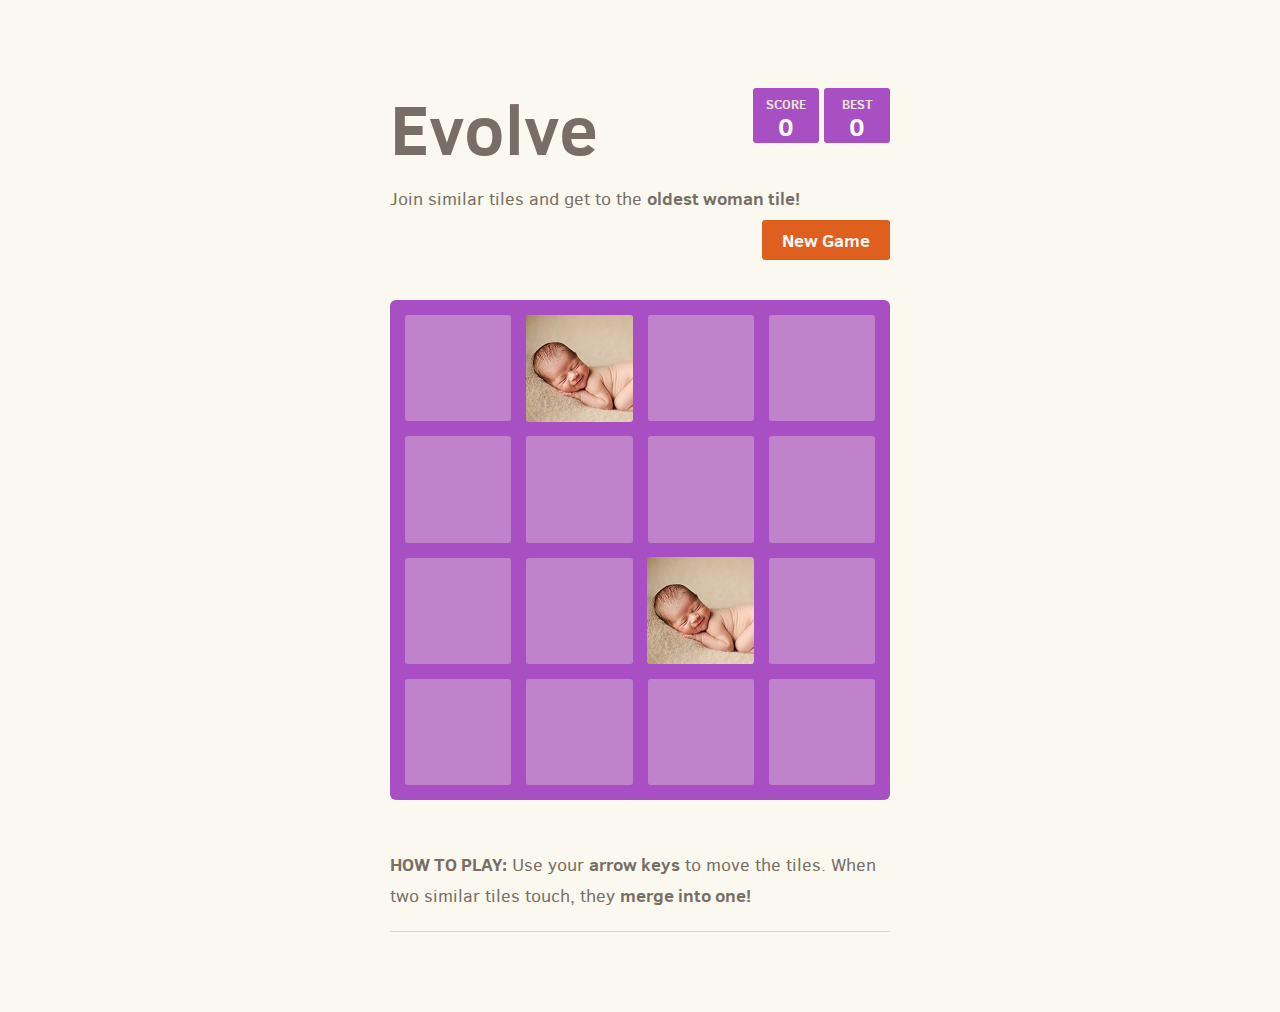
==== Evolve/index.html @ a64bcde4 "evolve" ====
<!DOCTYPE html>
<html>
<head>
  <meta charset="utf-8">
  <title>baby To Woman</title>

  <link href="style/main.css" rel="stylesheet" type="text/css">
  <link rel="shortcut icon" href="favicon.ico">
  <link rel="apple-touch-icon" href="meta/apple-touch-icon.png">
  <meta name="apple-mobile-web-app-capable" content="yes">

  <meta name="HandheldFriendly" content="True">
  <meta name="MobileOptimized" content="320">
  <meta name="viewport" content="width=device-width, target-densitydpi=160dpi, initial-scale=1.0, maximum-scale=1, user-scalable=no, minimal-ui">
</head>
<body>
  <div class="container">
    <div class="heading">
      <h1 class="title">Evolve</h1>
      <div class="scores-container">
        <div class="score-container">0</div>
        <div class="best-container">0</div>
      </div>
    </div>

    <div class="above-game">
      <p class="game-intro">Join similar tiles and get to the <strong>oldest woman tile!</strong></p>
      <a class="restart-button">New Game</a>
    </div>

    <div class="game-container">
      <div class="game-message">
        <p></p>
        <div class="lower">
	        <a class="keep-playing-button">Keep going</a>
          <a class="retry-button">Try again</a>
        </div>
      </div>

      <div class="grid-container">
        <div class="grid-row">
          <div class="grid-cell"></div>
          <div class="grid-cell"></div>
          <div class="grid-cell"></div>
          <div class="grid-cell"></div>
        </div>
        <div class="grid-row">
          <div class="grid-cell"></div>
          <div class="grid-cell"></div>
          <div class="grid-cell"></div>
          <div class="grid-cell"></div>
        </div>
        <div class="grid-row">
          <div class="grid-cell"></div>
          <div class="grid-cell"></div>
          <div class="grid-cell"></div>
          <div class="grid-cell"></div>
        </div>
        <div class="grid-row">
          <div class="grid-cell"></div>
          <div class="grid-cell"></div>
          <div class="grid-cell"></div>
          <div class="grid-cell"></div>
        </div>
      </div>

      <div class="tile-container">

      </div>
    </div>
    <p class="game-explanation">
      <strong class="important">How to play:</strong> Use your <strong>arrow keys</strong> to move the tiles. When two similar tiles touch, they <strong>merge into one!</strong>
    </p>
    <hr>
    <p>
    </p>
      </div>

  <script src="js/bind_polyfill.js"></script>
  <script src="js/classlist_polyfill.js"></script>
  <script src="js/animframe_polyfill.js"></script>
  <script src="js/keyboard_input_manager.js"></script>
  <script src="js/html_actuator.js"></script>
  <script src="js/grid.js"></script>
  <script src="js/tile.js"></script>
  <script src="js/local_storage_manager.js"></script>
  <script src="js/game_manager.js"></script>
  <script src="js/application.js"></script>
</body>
</html>
---- Evolve/style/main.css ----
@import url(fonts/clear-sans.css);
html, body {
  margin: 0;
  padding: 0;
  background: #faf8ef;
  color: #776e65;
  font-family: "Clear Sans", "Helvetica Neue", Arial, sans-serif;
  font-size: 18px; }

body {
  margin: 80px 0; }

.heading:after {
  content: "";
  display: block;
  clear: both; }

h1.title {
  font-size: 70px;
  font-weight: bold;
  margin: 0;
  display: block;
  float: left; }

@-webkit-keyframes move-up {
  0% {
    top: 25px;
    opacity: 1; }

  100% {
    top: -50px;
    opacity: 0; } }
@-moz-keyframes move-up {
  0% {
    top: 25px;
    opacity: 1; }

  100% {
    top: -50px;
    opacity: 0; } }
@keyframes move-up {
  0% {
    top: 25px;
    opacity: 1; }

  100% {
    top: -50px;
    opacity: 0; } }
.scores-container {
  float: right;
  text-align: right; }

.score-container, .best-container {
  position: relative;
  display: inline-block;
  background: #A84FC4 ;
  padding: 15px 25px;
  font-size: 25px;
  height: 25px;
  line-height: 47px;
  font-weight: bold;
  border-radius: 3px;
  color: white;
  margin-top: 8px;
  text-align: center; }
  .score-container:after, .best-container:after {
    position: absolute;
    width: 100%;
    top: 10px;
    left: 0;
    text-transform: uppercase;
    font-size: 13px;
    line-height: 13px;
    text-align: center;
    color: #eee4da; }
  .score-container .score-addition, .best-container .score-addition {
    position: absolute;
    right: 30px;
    color: red;
    font-size: 25px;
    line-height: 25px;
    font-weight: bold;
    color: rgba(119, 110, 101, 0.9);
    z-index: 100;
    -webkit-animation: move-up 600ms ease-in;
    -moz-animation: move-up 600ms ease-in;
    animation: move-up 600ms ease-in;
    -webkit-animation-fill-mode: both;
    -moz-animation-fill-mode: both;
    animation-fill-mode: both; }

.score-container:after {
  content: "Score"; }

.best-container:after {
  content: "Best"; }

p {
  margin-top: 0;
  margin-bottom: 10px;
  line-height: 1.65; }

a {
  color: #776e65;
  font-weight: bold;
  text-decoration: underline;
  cursor: pointer; }

strong.important {
  text-transform: uppercase; }

hr {
  border: none;
  border-bottom: 1px solid #d8d4d0;
  margin-top: 20px;
  margin-bottom: 30px; }

.container {
  width: 500px;
  margin: 0 auto; }

@-webkit-keyframes fade-in {
  0% {
    opacity: 0; }

  100% {
    opacity: 1; } }
@-moz-keyframes fade-in {
  0% {
    opacity: 0; }

  100% {
    opacity: 1; } }
@keyframes fade-in {
  0% {
    opacity: 0; }

  100% {
    opacity: 1; } }
.game-container {
  margin-top: 40px;
  position: relative;
  padding: 15px;
  cursor: default;
  -webkit-touch-callout: none;
  -ms-touch-callout: none;
  -webkit-user-select: none;
  -moz-user-select: none;
  -ms-user-select: none;
  -ms-touch-action: none;
  touch-action: none;
  background: #bbada0;
  background : #A84FC4;
  border-radius: 6px;
  width: 500px;
  height: 500px;
  -webkit-box-sizing: border-box;
  -moz-box-sizing: border-box;
  box-sizing: border-box; }
  .game-container .game-message {
    display: none;
    position: absolute;
    top: 0;
    right: 0;
    bottom: 0;
    left: 0;
    background: rgba(238, 228, 218, 0.5);
    z-index: 100;
    text-align: center;
    -webkit-animation: fade-in 800ms ease 1200ms;
    -moz-animation: fade-in 800ms ease 1200ms;
    animation: fade-in 800ms ease 1200ms;
    -webkit-animation-fill-mode: both;
    -moz-animation-fill-mode: both;
    animation-fill-mode: both; }
    .game-container .game-message p {
      font-size: 60px;
      font-weight: bold;
      height: 60px;
      line-height: 60px;
      margin-top: 222px; }
    .game-container .game-message .lower {
      display: block;
      margin-top: 59px; }
    .game-container .game-message a {
      display: inline-block;
      background: #8f7a66;
      border-radius: 3px;
      padding: 0 20px;
      text-decoration: none;
      color: #f9f6f2;
      height: 40px;
      line-height: 42px;
      margin-left: 9px; }
      .game-container .game-message a.keep-playing-button {
        display: none; }
    .game-container .game-message.game-won {
      background: rgba(237, 194, 46, 0.5);
      color: #f9f6f2; }
      .game-container .game-message.game-won a.keep-playing-button {
        display: inline-block; }
    .game-container .game-message.game-won, .game-container .game-message.game-over {
      display: block; }

.grid-container {
  position: absolute;
  z-index: 1; }

.grid-row {
  margin-bottom: 15px; }
  .grid-row:last-child {
    margin-bottom: 0; }
  .grid-row:after {
    content: "";
    display: block;
    clear: both; }

.grid-cell {
  width: 106.25px;
  height: 106.25px;
  margin-right: 15px;
  float: left;
  border-radius: 3px;
  background: rgba(238, 228, 218, 0.35); }
  .grid-cell:last-child {
    margin-right: 0; }

.tile-container {
  position: absolute;
  z-index: 2; }

.tile, .tile .tile-inner {
  width: 107px;
  height: 107px;
  line-height: 116.25px; }
.tile.tile-position-1-1 {
  -webkit-transform: translate(0px, 0px);
  -moz-transform: translate(0px, 0px);
  transform: translate(0px, 0px); }
.tile.tile-position-1-2 {
  -webkit-transform: translate(0px, 121px);
  -moz-transform: translate(0px, 121px);
  transform: translate(0px, 121px); }
.tile.tile-position-1-3 {
  -webkit-transform: translate(0px, 242px);
  -moz-transform: translate(0px, 242px);
  transform: translate(0px, 242px); }
.tile.tile-position-1-4 {
  -webkit-transform: translate(0px, 363px);
  -moz-transform: translate(0px, 363px);
  transform: translate(0px, 363px); }
.tile.tile-position-2-1 {
  -webkit-transform: translate(121px, 0px);
  -moz-transform: translate(121px, 0px);
  transform: translate(121px, 0px); }
.tile.tile-position-2-2 {
  -webkit-transform: translate(121px, 121px);
  -moz-transform: translate(121px, 121px);
  transform: translate(121px, 121px); }
.tile.tile-position-2-3 {
  -webkit-transform: translate(121px, 242px);
  -moz-transform: translate(121px, 242px);
  transform: translate(121px, 242px); }
.tile.tile-position-2-4 {
  -webkit-transform: translate(121px, 363px);
  -moz-transform: translate(121px, 363px);
  transform: translate(121px, 363px); }
.tile.tile-position-3-1 {
  -webkit-transform: translate(242px, 0px);
  -moz-transform: translate(242px, 0px);
  transform: translate(242px, 0px); }
.tile.tile-position-3-2 {
  -webkit-transform: translate(242px, 121px);
  -moz-transform: translate(242px, 121px);
  transform: translate(242px, 121px); }
.tile.tile-position-3-3 {
  -webkit-transform: translate(242px, 242px);
  -moz-transform: translate(242px, 242px);
  transform: translate(242px, 242px); }
.tile.tile-position-3-4 {
  -webkit-transform: translate(242px, 363px);
  -moz-transform: translate(242px, 363px);
  transform: translate(242px, 363px); }
.tile.tile-position-4-1 {
  -webkit-transform: translate(363px, 0px);
  -moz-transform: translate(363px, 0px);
  transform: translate(363px, 0px); }
.tile.tile-position-4-2 {
  -webkit-transform: translate(363px, 121px);
  -moz-transform: translate(363px, 121px);
  transform: translate(363px, 121px); }
.tile.tile-position-4-3 {
  -webkit-transform: translate(363px, 242px);
  -moz-transform: translate(363px, 242px);
  transform: translate(363px, 242px); }
.tile.tile-position-4-4 {
  -webkit-transform: translate(363px, 363px);
  -moz-transform: translate(363px, 363px);
  transform: translate(363px, 363px); }

.tile {
  position: absolute;
  -webkit-transition: 100ms ease-in-out;
  -moz-transition: 100ms ease-in-out;
  transition: 100ms ease-in-out;
  -webkit-transition-property: -webkit-transform;
  -moz-transition-property: -moz-transform;
  transition-property: transform; }
  .tile .tile-inner {
    border-radius: 3px;
    background: #eee4da;
    text-align: center;
    font-weight: bold;
    z-index: 10;
    font-size: 0px; }
  .tile.tile-2 .tile-inner {
    background: url('../tile-sets/2.jpg');
    box-shadow: 0 0 30px 10px rgba(243, 215, 116, 0), inset 0 0 0 1px rgba(255, 255, 255, 0); }
  .tile.tile-4 .tile-inner {
    background: url('../tile-sets/4.jpg');
    box-shadow: 0 0 30px 10px rgba(243, 215, 116, 0), inset 0 0 0 1px rgba(255, 255, 255, 0); }
  .tile.tile-8 .tile-inner {
    color: #f9f6f2;
    background: url('../tile-sets/8.jpg'); }
  .tile.tile-16 .tile-inner {
    color: #f9f6f2;
    background: url('../tile-sets/16.jpg'); }
  .tile.tile-32 .tile-inner {
    color: #f9f6f2;
    background: url('../tile-sets/32.jpg'); }
  .tile.tile-64 .tile-inner {
    color: #f9f6f2;
    background: url('../tile-sets/64.jpg'); }
  .tile.tile-128 .tile-inner {
    color: #f9f6f2;
    background: url('../tile-sets/128.jpg');
    box-shadow: 0 0 30px 10px rgba(243, 215, 116, 0.2381), inset 0 0 0 1px rgba(255, 255, 255, 0.14286);
    font-size: 0px; }
    @media screen and (max-width: 520px) {
      .tile.tile-128 .tile-inner {
        font-size: 0px; } }
  .tile.tile-256 .tile-inner {
    color: #f9f6f2;
    background: url('../tile-sets/256.jpg');;
    box-shadow: 0 0 30px 10px rgba(243, 215, 116, 0.31746), inset 0 0 0 1px rgba(255, 255, 255, 0.19048);
    font-size: 0px; }
    @media screen and (max-width: 520px) {
      .tile.tile-256 .tile-inner {
        font-size: 0px; } }
  .tile.tile-512 .tile-inner {
    color: #f9f6f2;
    background: url('../tile-sets/512.jpg');
    box-shadow: 0 0 30px 10px rgba(243, 215, 116, 0.39683), inset 0 0 0 1px rgba(255, 255, 255, 0.2381);
    font-size: 0px; }
    @media screen and (max-width: 520px) {
      .tile.tile-512 .tile-inner {
        font-size: 0px; } }
  .tile.tile-1024 .tile-inner {
    color: #f9f6f2;
    background: url('../tile-sets/1024.jpg');
    box-shadow: 0 0 30px 10px rgba(243, 215, 116, 0.47619), inset 0 0 0 1px rgba(255, 255, 255, 0.28571);
    font-size: 0px; }
    @media screen and (max-width: 520px) {
      .tile.tile-1024 .tile-inner {
        font-size: 0px; } }
  .tile.tile-2048 .tile-inner {
    color: #f9f6f2;
    background: url('../tile-sets/2048.jpg');
    box-shadow: 0 0 30px 10px rgba(243, 215, 116, 0.55556), inset 0 0 0 1px rgba(255, 255, 255, 0.33333);
    font-size: 0px; }
    @media screen and (max-width: 520px) {
      .tile.tile-2048 .tile-inner {
        font-size: 15px; } }
  .tile.tile-super .tile-inner {
    color: #f9f6f2;
    background: #3c3a32;
    font-size: 30px; }
    @media screen and (max-width: 520px) {
      .tile.tile-super .tile-inner {
        font-size: 10px; } }

@-webkit-keyframes appear {
  0% {
    opacity: 0;
    -webkit-transform: scale(0);
    -moz-transform: scale(0);
    transform: scale(0); }

  100% {
    opacity: 1;
    -webkit-transform: scale(1);
    -moz-transform: scale(1);
    transform: scale(1); } }
@-moz-keyframes appear {
  0% {
    opacity: 0;
    -webkit-transform: scale(0);
    -moz-transform: scale(0);
    transform: scale(0); }

  100% {
    opacity: 1;
    -webkit-transform: scale(1);
    -moz-transform: scale(1);
    transform: scale(1); } }
@keyframes appear {
  0% {
    opacity: 0;
    -webkit-transform: scale(0);
    -moz-transform: scale(0);
    transform: scale(0); }

  100% {
    opacity: 1;
    -webkit-transform: scale(1);
    -moz-transform: scale(1);
    transform: scale(1); } }
.tile-new .tile-inner {
  -webkit-animation: appear 200ms ease 100ms;
  -moz-animation: appear 200ms ease 100ms;
  animation: appear 200ms ease 100ms;
  -webkit-animation-fill-mode: backwards;
  -moz-animation-fill-mode: backwards;
  animation-fill-mode: backwards; }

@-webkit-keyframes pop {
  0% {
    -webkit-transform: scale(0);
    -moz-transform: scale(0);
    transform: scale(0); }

  50% {
    -webkit-transform: scale(1.2);
    -moz-transform: scale(1.2);
    transform: scale(1.2); }

  100% {
    -webkit-transform: scale(1);
    -moz-transform: scale(1);
    transform: scale(1); } }
@-moz-keyframes pop {
  0% {
    -webkit-transform: scale(0);
    -moz-transform: scale(0);
    transform: scale(0); }

  50% {
    -webkit-transform: scale(1.2);
    -moz-transform: scale(1.2);
    transform: scale(1.2); }

  100% {
    -webkit-transform: scale(1);
    -moz-transform: scale(1);
    transform: scale(1); } }
@keyframes pop {
  0% {
    -webkit-transform: scale(0);
    -moz-transform: scale(0);
    transform: scale(0); }

  50% {
    -webkit-transform: scale(1.2);
    -moz-transform: scale(1.2);
    transform: scale(1.2); }

  100% {
    -webkit-transform: scale(1);
    -moz-transform: scale(1);
    transform: scale(1); } }
.tile-merged .tile-inner {
  z-index: 20;
  -webkit-animation: pop 200ms ease 100ms;
  -moz-animation: pop 200ms ease 100ms;
  animation: pop 200ms ease 100ms;
  -webkit-animation-fill-mode: backwards;
  -moz-animation-fill-mode: backwards;
  animation-fill-mode: backwards; }

.above-game:after {
  content: "";
  display: block;
  clear: both; }

.game-intro {
  float: left;
  line-height: 42px;
  margin-bottom: 0; }

.restart-button {
  display: inline-block;
  background: #DF5F1F;
  border-radius: 3px;
  padding: 0 20px;
  text-decoration: none;
  color: #f9f6f2;
  height: 40px;
  line-height: 42px;
  display: block;
  text-align: center;
  float: right; }

.game-explanation {
  margin-top: 50px; }

@media screen and (max-width: 520px) {
  html, body {
    font-size: 15px; }

  body {
    margin: 20px 0;
    padding: 0 20px; }

  h1.title {
    font-size: 27px;
    margin-top: 15px; }

  .container {
    width: 280px;
    margin: 0 auto; }

  .score-container, .best-container {
    margin-top: 0;
    padding: 15px 10px;
    min-width: 40px; }

  .heading {
    margin-bottom: 10px; }

  .game-intro {
    width: 55%;
    display: block;
    box-sizing: border-box;
    line-height: 1.65; }

  .restart-button {
    width: 42%;
    padding: 0;
    display: block;
    box-sizing: border-box;
    margin-top: 2px; }

  .game-container {
    margin-top: 17px;
    position: relative;
    padding: 10px;
    cursor: default;
    -webkit-touch-callout: none;
    -ms-touch-callout: none;
    -webkit-user-select: none;
    -moz-user-select: none;
    -ms-user-select: none;
    -ms-touch-action: none;
    touch-action: none;
    background: #bbada0;
    border-radius: 6px;
    width: 280px;
    height: 280px;
    -webkit-box-sizing: border-box;
    -moz-box-sizing: border-box;
    box-sizing: border-box; }
    .game-container .game-message {
      display: none;
      position: absolute;
      top: 0;
      right: 0;
      bottom: 0;
      left: 0;
      background: rgba(238, 228, 218, 0.5);
      z-index: 100;
      text-align: center;
      -webkit-animation: fade-in 800ms ease 1200ms;
      -moz-animation: fade-in 800ms ease 1200ms;
      animation: fade-in 800ms ease 1200ms;
      -webkit-animation-fill-mode: both;
      -moz-animation-fill-mode: both;
      animation-fill-mode: both; }
      .game-container .game-message p {
        font-size: 60px;
        font-weight: bold;
        height: 60px;
        line-height: 60px;
        margin-top: 222px; }
      .game-container .game-message .lower {
        display: block;
        margin-top: 59px; }
      .game-container .game-message a {
        display: inline-block;
        background: #8f7a66;
        border-radius: 3px;
        padding: 0 20px;
        text-decoration: none;
        color: #f9f6f2;
        height: 40px;
        line-height: 42px;
        margin-left: 9px; }
        .game-container .game-message a.keep-playing-button {
          display: none; }
      .game-container .game-message.game-won {
        background: rgba(237, 194, 46, 0.5);
        color: #f9f6f2; }
        .game-container .game-message.game-won a.keep-playing-button {
          display: inline-block; }
      .game-container .game-message.game-won, .game-container .game-message.game-over {
        display: block; }

  .grid-container {
    position: absolute;
    z-index: 1; }

  .grid-row {
    margin-bottom: 10px; }
    .grid-row:last-child {
      margin-bottom: 0; }
    .grid-row:after {
      content: "";
      display: block;
      clear: both; }

  .grid-cell {
    width: 57.5px;
    height: 57.5px;
    margin-right: 10px;
    float: left;
    border-radius: 3px;
    background: rgba(238, 228, 218, 0.35); }
    .grid-cell:last-child {
      margin-right: 0; }

  .tile-container {
    position: absolute;
    z-index: 2; }

  .tile, .tile .tile-inner {
    width: 58px;
    height: 58px;
    line-height: 67.5px; }
  .tile.tile-position-1-1 {
    -webkit-transform: translate(0px, 0px);
    -moz-transform: translate(0px, 0px);
    transform: translate(0px, 0px); }
  .tile.tile-position-1-2 {
    -webkit-transform: translate(0px, 67px);
    -moz-transform: translate(0px, 67px);
    transform: translate(0px, 67px); }
  .tile.tile-position-1-3 {
    -webkit-transform: translate(0px, 135px);
    -moz-transform: translate(0px, 135px);
    transform: translate(0px, 135px); }
  .tile.tile-position-1-4 {
    -webkit-transform: translate(0px, 202px);
    -moz-transform: translate(0px, 202px);
    transform: translate(0px, 202px); }
  .tile.tile-position-2-1 {
    -webkit-transform: translate(67px, 0px);
    -moz-transform: translate(67px, 0px);
    transform: translate(67px, 0px); }
  .tile.tile-position-2-2 {
    -webkit-transform: translate(67px, 67px);
    -moz-transform: translate(67px, 67px);
    transform: translate(67px, 67px); }
  .tile.tile-position-2-3 {
    -webkit-transform: translate(67px, 135px);
    -moz-transform: translate(67px, 135px);
    transform: translate(67px, 135px); }
  .tile.tile-position-2-4 {
    -webkit-transform: translate(67px, 202px);
    -moz-transform: translate(67px, 202px);
    transform: translate(67px, 202px); }
  .tile.tile-position-3-1 {
    -webkit-transform: translate(135px, 0px);
    -moz-transform: translate(135px, 0px);
    transform: translate(135px, 0px); }
  .tile.tile-position-3-2 {
    -webkit-transform: translate(135px, 67px);
    -moz-transform: translate(135px, 67px);
    transform: translate(135px, 67px); }
  .tile.tile-position-3-3 {
    -webkit-transform: translate(135px, 135px);
    -moz-transform: translate(135px, 135px);
    transform: translate(135px, 135px); }
  .tile.tile-position-3-4 {
    -webkit-transform: translate(135px, 202px);
    -moz-transform: translate(135px, 202px);
    transform: translate(135px, 202px); }
  .tile.tile-position-4-1 {
    -webkit-transform: translate(202px, 0px);
    -moz-transform: translate(202px, 0px);
    transform: translate(202px, 0px); }
  .tile.tile-position-4-2 {
    -webkit-transform: translate(202px, 67px);
    -moz-transform: translate(202px, 67px);
    transform: translate(202px, 67px); }
  .tile.tile-position-4-3 {
    -webkit-transform: translate(202px, 135px);
    -moz-transform: translate(202px, 135px);
    transform: translate(202px, 135px); }
  .tile.tile-position-4-4 {
    -webkit-transform: translate(202px, 202px);
    -moz-transform: translate(202px, 202px);
    transform: translate(202px, 202px); }

  .tile .tile-inner {
    font-size: 35px; }

  .game-message p {
    font-size: 30px !important;
    height: 30px !important;
    line-height: 30px !important;
    margin-top: 90px !important; }
  .game-message .lower {
    margin-top: 30px !important; } }
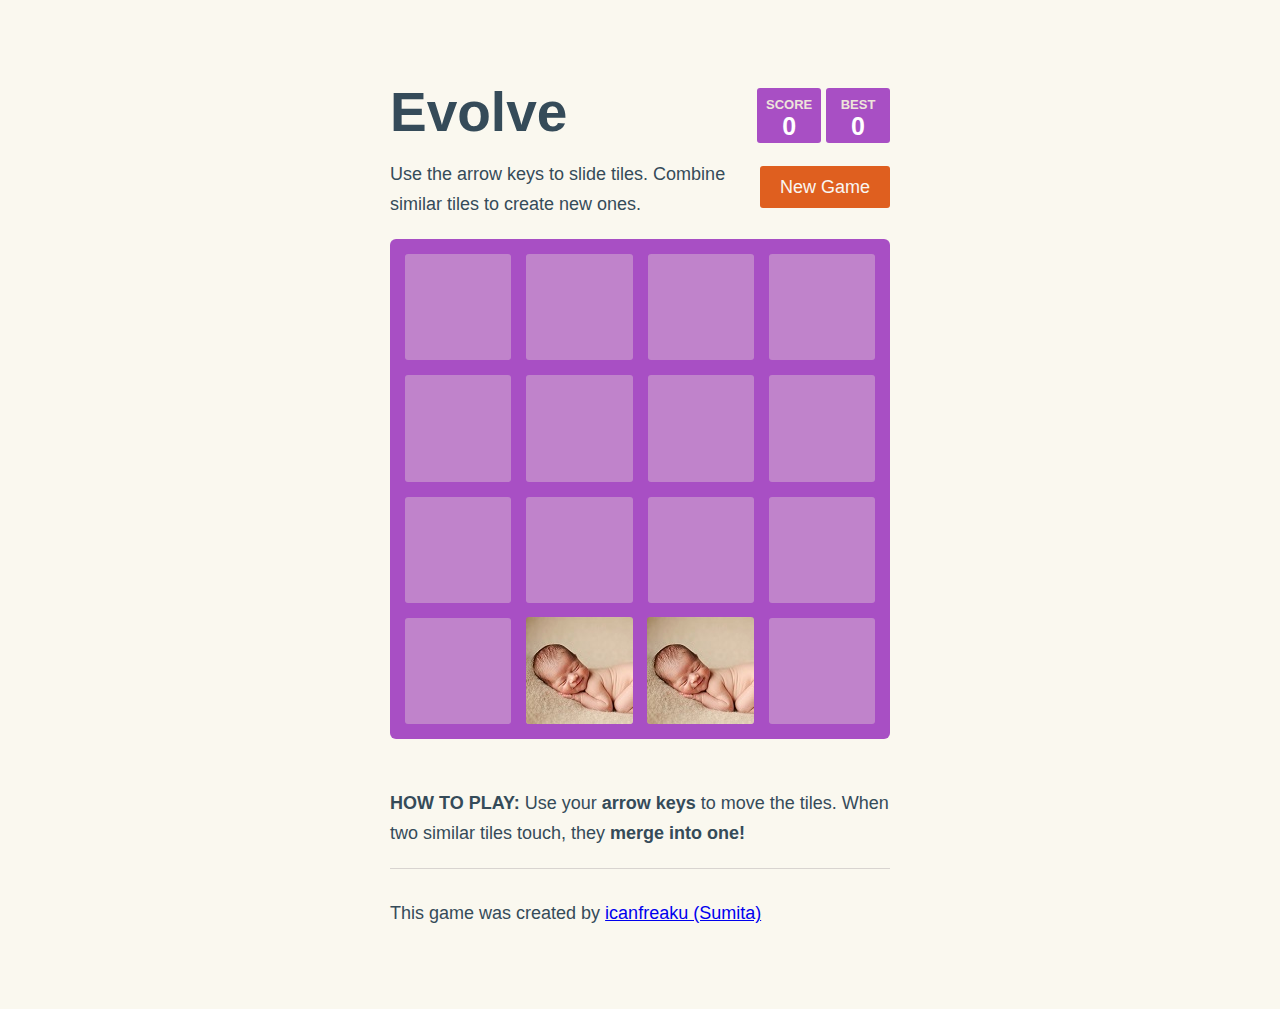
==== commit b1bd40a4: "mobile compatiblity" ====
--- a/Evolve/index.html
+++ b/Evolve/index.html
@@ -1,17 +1,26 @@
 <!DOCTYPE html>
-<html>
+<html lang="en" manifest="cache.appcache">
 <head>
   <meta charset="utf-8">
-  <title>baby To Woman</title>
+  <title>Evolve - Game</title>
 
   <link href="style/main.css" rel="stylesheet" type="text/css">
+  <link href='http://fonts.googleapis.com/css?family=Source+Code+Pro:400,600,700' rel='stylesheet' type='text/css'>
   <link rel="shortcut icon" href="favicon.ico">
   <link rel="apple-touch-icon" href="meta/apple-touch-icon.png">
   <meta name="apple-mobile-web-app-capable" content="yes">
+  <meta name="keywords" content="HTML,CSS,Javascript,Make your own 2048,Play 2048">
+  <meta name="apple-mobile-web-app-status-bar-style" content="black">
 
   <meta name="HandheldFriendly" content="True">
   <meta name="MobileOptimized" content="320">
   <meta name="viewport" content="width=device-width, target-densitydpi=160dpi, initial-scale=1.0, maximum-scale=1, user-scalable=no, minimal-ui">
+  <meta name="format-detection" content="telephone=no" />
+
+  <meta property="og:title" content="2048 game"/>
+  <meta property="og:site_name" content="2048 game"/>
+  <meta property="og:description" content="Play Udacity 2048. Then, make your own 2048 game in Udacity's 2 hour mini course for programming beginners!"/>
+  <meta property="og:image" content="http://gabrielecirulli.github.io/2048/meta/og_image.png"/>
 </head>
 <body>
   <div class="container">
@@ -24,16 +33,20 @@
     </div>
 
     <div class="above-game">
-      <p class="game-intro">Join similar tiles and get to the <strong>oldest woman tile!</strong></p>
+      <p class="game-intro">
       <a class="restart-button">New Game</a>
+      Use the arrow keys to slide  tiles. Combine similar tiles to create new ones.</p>
+      
     </div>
+
+    
 
     <div class="game-container">
       <div class="game-message">
         <p></p>
         <div class="lower">
-	        <a class="keep-playing-button">Keep going</a>
-          <a class="retry-button">Try again</a>
+          <a class="retry-button">Play Again</a>
+          <div class="score-sharing"></div>
         </div>
       </div>
 
@@ -68,13 +81,15 @@
 
       </div>
     </div>
+
     <p class="game-explanation">
       <strong class="important">How to play:</strong> Use your <strong>arrow keys</strong> to move the tiles. When two similar tiles touch, they <strong>merge into one!</strong>
     </p>
     <hr>
     <p>
+    This game was created by <a href="http://icanfreaku.appspot.com/" target="_blank">icanfreaku (Sumita)</a>
     </p>
-      </div>
+  </div>
 
   <script src="js/bind_polyfill.js"></script>
   <script src="js/classlist_polyfill.js"></script>
@@ -86,5 +101,7 @@
   <script src="js/local_storage_manager.js"></script>
   <script src="js/game_manager.js"></script>
   <script src="js/application.js"></script>
+  <script>!function(d,s,id){var js,fjs=d.getElementsByTagName(s)[0];if(!d.getElementById(id)){js=d.createElement(s);js.id=id;js.src="https://platform.twitter.com/widgets.js";fjs.parentNode.insertBefore(js,fjs);}}(document,"script","twitter-wjs");</script>
+
 </body>
 </html>
--- a/Evolve/style/main.css
+++ b/Evolve/style/main.css
@@ -1,14 +1,58 @@
 @import url(fonts/clear-sans.css);
+@import url("http://fonts.googleapis.com/css?family=Source+Code+Pro:400,600,700");
 html, body {
   margin: 0;
   padding: 0;
   background: #faf8ef;
-  color: #776e65;
+  color: #354b59;
   font-family: "Clear Sans", "Helvetica Neue", Arial, sans-serif;
+  font-family: "Whitney SSm A","Whitney SSm B","Helvetica Neue",Helvetica,Arial,sans-serif;
   font-size: 18px; }
 
 body {
   margin: 80px 0; }
+
+p.learn {
+  margin-top: 20px;
+}
+
+span.tile-text {
+  line-height: 1.25;
+}
+
+
+
+input {
+  display: inline-block;
+  background: #8f7a66;
+  border-radius: 3px;
+  padding: 0 20px;
+  text-decoration: none;
+  color: #f9f6f2;
+  height: 40px;
+  line-height: 42px;
+  cursor: pointer;
+  font: inherit;
+  border: none;
+  outline: none;
+  box-sizing: border-box;
+  font-weight: bold;
+  margin: 0;
+  -webkit-appearance: none;
+  -moz-appearance: none;
+  appearance: none; }
+  input[type="text"], input[type="email"] {
+    cursor: auto;
+    background: #fcfbf9;
+    font-weight: normal;
+    color: #776e65;
+    padding: 0 15px; }
+    input[type="text"]::-webkit-input-placeholder, input[type="email"]::-webkit-input-placeholder {
+      color: #9d948c; }
+    input[type="text"]::-moz-placeholder, input[type="email"]::-moz-placeholder {
+      color: #9d948c; }
+    input[type="text"]:-ms-input-placeholder, input[type="email"]:-ms-input-placeholder {
+      color: #9d948c; }
 
 .heading:after {
   content: "";
@@ -16,8 +60,8 @@
   clear: both; }
 
 h1.title {
-  font-size: 70px;
-  font-weight: bold;
+  font-size: 55px;
+  font-weight: medium;
   margin: 0;
   display: block;
   float: left; }
@@ -53,7 +97,7 @@
 .score-container, .best-container {
   position: relative;
   display: inline-block;
-  background: #A84FC4 ;
+  background: #A84FC4;
   padding: 15px 25px;
   font-size: 25px;
   height: 25px;
@@ -101,8 +145,7 @@
   line-height: 1.65; }
 
 a {
-  color: #776e65;
-  font-weight: bold;
+  font-weight: medium;
   text-decoration: underline;
   cursor: pointer; }
 
@@ -137,8 +180,26 @@
 
   100% {
     opacity: 1; } }
+@-webkit-keyframes slide-up {
+  0% {
+    margin-top: 32%; }
+
+  100% {
+    margin-top: 20%; } }
+@-moz-keyframes slide-up {
+  0% {
+    margin-top: 32%; }
+
+  100% {
+    margin-top: 20%; } }
+@keyframes slide-up {
+  0% {
+    margin-top: 32%; }
+
+  100% {
+    margin-top: 20%; } }
 .game-container {
-  margin-top: 40px;
+  margin-top: 20px;
   position: relative;
   padding: 15px;
   cursor: default;
@@ -149,58 +210,86 @@
   -ms-user-select: none;
   -ms-touch-action: none;
   touch-action: none;
-  background: #bbada0;
-  background : #A84FC4;
+  background: #A84FC4;
   border-radius: 6px;
   width: 500px;
   height: 500px;
   -webkit-box-sizing: border-box;
   -moz-box-sizing: border-box;
   box-sizing: border-box; }
-  .game-container .game-message {
-    display: none;
-    position: absolute;
-    top: 0;
-    right: 0;
-    bottom: 0;
-    left: 0;
-    background: rgba(238, 228, 218, 0.5);
-    z-index: 100;
-    text-align: center;
-    -webkit-animation: fade-in 800ms ease 1200ms;
-    -moz-animation: fade-in 800ms ease 1200ms;
-    animation: fade-in 800ms ease 1200ms;
-    -webkit-animation-fill-mode: both;
-    -moz-animation-fill-mode: both;
-    animation-fill-mode: both; }
-    .game-container .game-message p {
-      font-size: 60px;
-      font-weight: bold;
-      height: 60px;
-      line-height: 60px;
-      margin-top: 222px; }
-    .game-container .game-message .lower {
+
+.game-message {
+  display: none;
+  position: absolute;
+  top: 0;
+  right: 0;
+  bottom: 0;
+  left: 0;
+  background: rgba(150, 150, 150, 0.83);
+  z-index: 100;
+  padding-top: 40px;
+  text-align: center;
+  -webkit-animation: fade-in 800ms ease 1200ms;
+  -moz-animation: fade-in 800ms ease 1200ms;
+  animation: fade-in 800ms ease 1200ms;
+  -webkit-animation-fill-mode: both;
+  -moz-animation-fill-mode: both;
+  animation-fill-mode: both; }
+  .game-message p {
+    font-size: 60px;
+    font-weight: bold;
+    height: 60px;
+    line-height: 60px;
+    margin-top: 222px; }
+  .game-message .lower {
+    display: block;
+    margin-top: 29px; }
+  .game-message .mailing-list {
+    margin-top: 52px; }
+    .game-message .mailing-list strong {
       display: block;
-      margin-top: 59px; }
-    .game-container .game-message a {
-      display: inline-block;
-      background: #8f7a66;
-      border-radius: 3px;
-      padding: 0 20px;
-      text-decoration: none;
-      color: #f9f6f2;
-      height: 40px;
-      line-height: 42px;
-      margin-left: 9px; }
-      .game-container .game-message a.keep-playing-button {
-        display: none; }
-    .game-container .game-message.game-won {
-      background: rgba(237, 194, 46, 0.5);
-      color: #f9f6f2; }
-      .game-container .game-message.game-won a.keep-playing-button {
-        display: inline-block; }
-    .game-container .game-message.game-won, .game-container .game-message.game-over {
-      display: block; }
+      margin-bottom: 10px; }
+    .game-message .mailing-list .mailing-list-email-field {
+      width: 230px;
+      margin-right: 5px; }
+  .game-message a {
+    display: inline-block;
+    background: #8f7a66;
+    border-radius: 3px;
+    padding: 0 20px;
+    text-decoration: none;
+    color: #f9f6f2;
+    height: 40px;
+    line-height: 42px;
+    cursor: pointer;
+    margin-left: 9px; }
+    .game-message a.keep-playing-button {
+      display: none; }
+  .game-message .score-sharing {
+    display: inline-block;
+    vertical-align: middle;
+    margin-left: 10px; }
+  .game-message.game-won {
+    background: rgba(237, 194, 46, 0.5);
+    color: #f9f6f2; }
+    .game-message.game-won a.keep-playing-button {
+      display: inline-block; }
+  .game-message.game-won, .game-message.game-over {
+    display: block; }
+    .game-message.game-won p, .game-message.game-over p {
+      -webkit-animation: slide-up 1.5s ease-in-out 2500ms;
+      -moz-animation: slide-up 1.5s ease-in-out 2500ms;
+      animation: slide-up 1.5s ease-in-out 2500ms;
+      -webkit-animation-fill-mode: both;
+      -moz-animation-fill-mode: both;
+      animation-fill-mode: both; }
+    .game-message.game-won .mailing-list, .game-message.game-over .mailing-list {
+      -webkit-animation: fade-in 1.5s ease-in-out 2500ms;
+      -moz-animation: fade-in 1.5s ease-in-out 2500ms;
+      animation: fade-in 1.5s ease-in-out 2500ms;
+      -webkit-animation-fill-mode: both;
+      -moz-animation-fill-mode: both;
+      animation-fill-mode: both; }
 
 .grid-container {
   position: absolute;
@@ -308,73 +397,101 @@
   transition-property: transform; }
   .tile .tile-inner {
     border-radius: 3px;
-    background: #eee4da;
+    background: #f5f5f5;
     text-align: center;
     font-weight: bold;
     z-index: 10;
-    font-size: 0px; }
+    font-family: 'Source Code Pro', Courier;
+    font-size: 16px; 
+    color: #354b59;}
   .tile.tile-2 .tile-inner {
     background: url('../tile-sets/2.jpg');
+    background-size: 100%;
+    color: rgba(0,0,0,0);
     box-shadow: 0 0 30px 10px rgba(243, 215, 116, 0), inset 0 0 0 1px rgba(255, 255, 255, 0); }
   .tile.tile-4 .tile-inner {
     background: url('../tile-sets/4.jpg');
+    background-size: 100%;
+    color: rgba(0,0,0,0);
     box-shadow: 0 0 30px 10px rgba(243, 215, 116, 0), inset 0 0 0 1px rgba(255, 255, 255, 0); }
   .tile.tile-8 .tile-inner {
-    color: #f9f6f2;
-    background: url('../tile-sets/8.jpg'); }
+    background: url('../tile-sets/8.jpg');
+    background-size: 100%;
+    color: rgba(0,0,0,0);
+    font-weight: medium;
+    font-size: 11px;
+  }
   .tile.tile-16 .tile-inner {
-    color: #f9f6f2;
-    background: url('../tile-sets/16.jpg'); }
+    background: url('../tile-sets/16.jpg');
+    background-size: 100%;
+    color: rgba(0,0,0,0);
+    font-weight: medium;
+    font-size: 10px;
+  }
   .tile.tile-32 .tile-inner {
-    color: #f9f6f2;
-    background: url('../tile-sets/32.jpg'); }
+    background: url('../tile-sets/32.jpg');
+    background-size: 100%;
+    color: rgba(0,0,0,0);
+    font-size: 14px;
+  }
   .tile.tile-64 .tile-inner {
-    color: #f9f6f2;
-    background: url('../tile-sets/64.jpg'); }
+    background: url('../tile-sets/64.jpg');
+    background-size: 100%;
+    color: rgba(0,0,0,0);
+    font-size: 14px;
+
+  }
   .tile.tile-128 .tile-inner {
-    color: #f9f6f2;
+    font-weight: medium;
     background: url('../tile-sets/128.jpg');
+    background-size: 100%;
+    color: rgba(0,0,0,0);
     box-shadow: 0 0 30px 10px rgba(243, 215, 116, 0.2381), inset 0 0 0 1px rgba(255, 255, 255, 0.14286);
-    font-size: 0px; }
+    font-size: 12px; }
     @media screen and (max-width: 520px) {
       .tile.tile-128 .tile-inner {
-        font-size: 0px; } }
+        font-size: 12px; } }
   .tile.tile-256 .tile-inner {
-    color: #f9f6f2;
-    background: url('../tile-sets/256.jpg');;
+    background: url('../tile-sets/256.jpg');
+    background-size: 100%;
+    color: rgba(0,0,0,0);
     box-shadow: 0 0 30px 10px rgba(243, 215, 116, 0.31746), inset 0 0 0 1px rgba(255, 255, 255, 0.19048);
-    font-size: 0px; }
+    font-size: 14px; }
     @media screen and (max-width: 520px) {
       .tile.tile-256 .tile-inner {
-        font-size: 0px; } }
+        font-size: 16px; } }
   .tile.tile-512 .tile-inner {
-    color: #f9f6f2;
     background: url('../tile-sets/512.jpg');
+    background-size: 100%;
+    color: rgba(0,0,0,0);
     box-shadow: 0 0 30px 10px rgba(243, 215, 116, 0.39683), inset 0 0 0 1px rgba(255, 255, 255, 0.2381);
-    font-size: 0px; }
+    font-size: 13px; }
     @media screen and (max-width: 520px) {
       .tile.tile-512 .tile-inner {
-        font-size: 0px; } }
+        font-size: 13px; } }
   .tile.tile-1024 .tile-inner {
-    color: #f9f6f2;
     background: url('../tile-sets/1024.jpg');
+    background-size: 100%;
+    color: rgba(0,0,0,0);
     box-shadow: 0 0 30px 10px rgba(243, 215, 116, 0.47619), inset 0 0 0 1px rgba(255, 255, 255, 0.28571);
-    font-size: 0px; }
+    font-size: 10px; }
     @media screen and (max-width: 520px) {
       .tile.tile-1024 .tile-inner {
-        font-size: 0px; } }
+        font-size: 10px; } }
   .tile.tile-2048 .tile-inner {
-    color: #f9f6f2;
     background: url('../tile-sets/2048.jpg');
+    background-size: 100%;
+    color: rgba(0,0,0,0);
     box-shadow: 0 0 30px 10px rgba(243, 215, 116, 0.55556), inset 0 0 0 1px rgba(255, 255, 255, 0.33333);
-    font-size: 0px; }
+    font-size: 10px; }
     @media screen and (max-width: 520px) {
       .tile.tile-2048 .tile-inner {
-        font-size: 15px; } }
+        font-size: 10px; } }
   .tile.tile-super .tile-inner {
     color: #f9f6f2;
     background: #3c3a32;
-    font-size: 30px; }
+    font-weight: medium;
+    font-size: 12px; }
     @media screen and (max-width: 520px) {
       .tile.tile-super .tile-inner {
         font-size: 10px; } }
@@ -477,31 +594,30 @@
   -moz-animation-fill-mode: backwards;
   animation-fill-mode: backwards; }
 
+.above-game {
+  margin-top: 10px;
+}
+
 .above-game:after {
   content: "";
   display: block;
   clear: both; }
 
 .game-intro {
+  margin-top: 5px;
   float: left;
-  line-height: 42px;
+  line-height: 30px;
   margin-bottom: 0; }
-
-.restart-button {
-  display: inline-block;
-  background: #DF5F1F;
-  border-radius: 3px;
-  padding: 0 20px;
-  text-decoration: none;
-  color: #f9f6f2;
-  height: 40px;
-  line-height: 42px;
-  display: block;
-  text-align: center;
-  float: right; }
 
 .game-explanation {
   margin-top: 50px; }
+
+.sharing {
+  margin-top: 20px;
+  text-align: center; }
+  .sharing > iframe, .sharing > span, .sharing > form {
+    display: inline-block;
+    vertical-align: middle; }
 
 @media screen and (max-width: 520px) {
   html, body {
@@ -528,12 +644,12 @@
     margin-bottom: 10px; }
 
   .game-intro {
-    width: 55%;
+    width: 100%;
     display: block;
     box-sizing: border-box;
     line-height: 1.65; }
 
-  .restart-button {
+  .restart-button, .retry-button {
     width: 42%;
     padding: 0;
     display: block;
@@ -552,57 +668,86 @@
     -ms-user-select: none;
     -ms-touch-action: none;
     touch-action: none;
-    background: #bbada0;
+    background: #1e6477;
     border-radius: 6px;
     width: 280px;
     height: 280px;
     -webkit-box-sizing: border-box;
     -moz-box-sizing: border-box;
     box-sizing: border-box; }
-    .game-container .game-message {
-      display: none;
-      position: absolute;
-      top: 0;
-      right: 0;
-      bottom: 0;
-      left: 0;
-      background: rgba(238, 228, 218, 0.5);
-      z-index: 100;
-      text-align: center;
-      -webkit-animation: fade-in 800ms ease 1200ms;
-      -moz-animation: fade-in 800ms ease 1200ms;
-      animation: fade-in 800ms ease 1200ms;
-      -webkit-animation-fill-mode: both;
-      -moz-animation-fill-mode: both;
-      animation-fill-mode: both; }
-      .game-container .game-message p {
-        font-size: 60px;
-        font-weight: bold;
-        height: 60px;
-        line-height: 60px;
-        margin-top: 222px; }
-      .game-container .game-message .lower {
+
+  .game-message {
+    display: none;
+    position: absolute;
+    top: 0;
+    right: 0;
+    bottom: 0;
+    left: 0;
+    background: rgba(238, 228, 218, 0.73);
+    z-index: 100;
+    padding-top: 40px;
+    text-align: center;
+    -webkit-animation: fade-in 800ms ease 1200ms;
+    -moz-animation: fade-in 800ms ease 1200ms;
+    animation: fade-in 800ms ease 1200ms;
+    -webkit-animation-fill-mode: both;
+    -moz-animation-fill-mode: both;
+    animation-fill-mode: both; }
+    .game-message p {
+      font-size: 60px;
+      font-weight: bold;
+      height: 60px;
+      line-height: 60px;
+      margin-top: 222px; }
+    .game-message .lower {
+      display: block;
+      margin-top: 29px; }
+    .game-message .mailing-list {
+      margin-top: 52px; }
+      .game-message .mailing-list strong {
         display: block;
-        margin-top: 59px; }
-      .game-container .game-message a {
-        display: inline-block;
-        background: #8f7a66;
-        border-radius: 3px;
-        padding: 0 20px;
-        text-decoration: none;
-        color: #f9f6f2;
-        height: 40px;
-        line-height: 42px;
-        margin-left: 9px; }
-        .game-container .game-message a.keep-playing-button {
-          display: none; }
-      .game-container .game-message.game-won {
-        background: rgba(237, 194, 46, 0.5);
-        color: #f9f6f2; }
-        .game-container .game-message.game-won a.keep-playing-button {
-          display: inline-block; }
-      .game-container .game-message.game-won, .game-container .game-message.game-over {
-        display: block; }
+        margin-bottom: 10px; }
+      .game-message .mailing-list .mailing-list-email-field {
+        width: 230px;
+        margin-right: 5px; }
+    .game-message a {
+      display: inline-block;
+      background: #8f7a66;
+      border-radius: 3px;
+      padding: 0 20px;
+      text-decoration: none;
+      color: #f9f6f2;
+      height: 40px;
+      line-height: 42px;
+      cursor: pointer;
+      margin-left: 9px; }
+      .game-message a.keep-playing-button {
+        display: none; }
+    .game-message .score-sharing {
+      display: inline-block;
+      vertical-align: middle;
+      margin-left: 10px; }
+    .game-message.game-won {
+      background: rgba(237, 194, 46, 0.5);
+      color: #f9f6f2; }
+      .game-message.game-won a.keep-playing-button {
+        display: inline-block; }
+    .game-message.game-won, .game-message.game-over {
+      display: block; }
+      .game-message.game-won p, .game-message.game-over p {
+        -webkit-animation: slide-up 1.5s ease-in-out 2500ms;
+        -moz-animation: slide-up 1.5s ease-in-out 2500ms;
+        animation: slide-up 1.5s ease-in-out 2500ms;
+        -webkit-animation-fill-mode: both;
+        -moz-animation-fill-mode: both;
+        animation-fill-mode: both; }
+      .game-message.game-won .mailing-list, .game-message.game-over .mailing-list {
+        -webkit-animation: fade-in 1.5s ease-in-out 2500ms;
+        -moz-animation: fade-in 1.5s ease-in-out 2500ms;
+        animation: fade-in 1.5s ease-in-out 2500ms;
+        -webkit-animation-fill-mode: both;
+        -moz-animation-fill-mode: both;
+        animation-fill-mode: both; }
 
   .grid-container {
     position: absolute;
@@ -703,10 +848,169 @@
   .tile .tile-inner {
     font-size: 35px; }
 
-  .game-message p {
-    font-size: 30px !important;
-    height: 30px !important;
-    line-height: 30px !important;
-    margin-top: 90px !important; }
-  .game-message .lower {
-    margin-top: 30px !important; } }
+  .game-message {
+    padding-top: 0; }
+    .game-message p {
+      font-size: 30px !important;
+      height: 30px !important;
+      line-height: 30px !important;
+      margin-top: 32% !important;
+      margin-bottom: 0 !important; }
+    .game-message .lower {
+      margin-top: 10px !important; }
+    .game-message.game-won .score-sharing {
+      margin-top: 10px; }
+    .game-message.game-over .mailing-list {
+      margin-top: 25px; }
+    .game-message .mailing-list {
+      margin-top: 10px; }
+      .game-message .mailing-list .mailing-list-email-field {
+        width: 180px; }
+
+  .sharing > iframe, .sharing > span, .sharing > form {
+    display: block;
+    margin: 0 auto;
+    margin-bottom: 20px; } }
+.pp-donate button {
+  -webkit-appearance: none;
+  -moz-appearance: none;
+  appearance: none;
+  border: none;
+  font: inherit;
+  color: inherit;
+  display: inline-block;
+  background: #8f7a66;
+  border-radius: 3px;
+  padding: 0 20px;
+  text-decoration: none;
+  color: #f9f6f2;
+  height: 40px;
+  line-height: 42px;
+  cursor: pointer; }
+  .pp-donate button img {
+    vertical-align: -4px;
+    margin-right: 8px; }
+
+.btc-donate {
+  position: relative;
+  margin-left: 10px;
+  display: inline-block;
+  background: #8f7a66;
+  border-radius: 3px;
+  padding: 0 20px;
+  text-decoration: none;
+  color: #f9f6f2;
+  height: 40px;
+  line-height: 42px;
+  cursor: pointer; }
+  .btc-donate img {
+    vertical-align: -4px;
+    margin-right: 8px; }
+  .btc-donate a {
+    color: #f9f6f2;
+    text-decoration: none;
+    font-weight: normal; }
+  .btc-donate .address {
+    cursor: auto;
+    position: absolute;
+    width: 340px;
+    right: 50%;
+    margin-right: -170px;
+    padding-bottom: 7px;
+    top: -30px;
+    opacity: 0;
+    pointer-events: none;
+    -webkit-transition: 400ms ease;
+    -moz-transition: 400ms ease;
+    transition: 400ms ease;
+    -webkit-transition-property: top, opacity;
+    -moz-transition-property: top, opacity;
+    transition-property: top, opacity; }
+    .btc-donate .address:after {
+      position: absolute;
+      border-top: 10px solid #bbada0;
+      border-right: 7px solid transparent;
+      border-left: 7px solid transparent;
+      content: "";
+      bottom: 0px;
+      left: 50%;
+      margin-left: -7px; }
+    .btc-donate .address code {
+      background-color: #bbada0;
+      padding: 10px 15px;
+      width: 100%;
+      border-radius: 3px;
+      line-height: 1;
+      font-weight: normal;
+      font-size: 15px;
+      font-family: Consolas, "Liberation Mono", Courier, monospace;
+      text-align: center; }
+  .btc-donate:hover .address, .btc-donate .address:hover .address {
+    opacity: 1;
+    top: -45px;
+    pointer-events: auto; }
+  @media screen and (max-width: 480px) {
+    .btc-donate {
+      width: 120px; }
+      .btc-donate .address {
+        margin-right: -150px;
+        width: 300px; }
+        .btc-donate .address code {
+          font-size: 13px; }
+        .btc-donate .address:after {
+          left: 50%;
+          bottom: 2px; } }
+a.learn, a.keep-playing-button {
+  background-color: #de8b3e;
+  text-decoration: none;
+  border: 1px solid;
+  border-color: #c7640b;
+  color: white;
+  border-radius: 0;
+  margin: 0 auto;
+  margin-top: 5px;
+  display: block;
+  width: 200px;
+  padding: 10px;
+  text-align: center;
+}
+a.learn:visited, a.keep-playing-button {
+  }
+a.learn:hover, a.keep-playing-button:hover, a.learn-low:hover {
+  background-image: linear-gradient(to bottom,#f59a18 0,#f27d13 100%);
+  background-repeat: repeat-x;
+}
+.restart-button, a.retry-button {
+  display: inline-block;
+  background: #DF5F1F;
+  border-radius: 3px;
+  padding: 0 20px;
+  text-decoration: none;
+  color: #f9f6f2;
+  line-height: 42px;
+  cursor: pointer;
+  display: block;
+  text-align: center;
+  float: right; 
+  margin-top: 7px;
+}
+
+a.retry-button, a.learn-low {
+  width: 150px;
+  height: 40px;
+  padding: 0;
+  border-radius: 0;
+  background-color:black;
+  display: inline-block;
+  margin: 0;
+  line-height: 42px;
+}
+
+a.learn-low {
+  margin-right: 10px;
+}
+
+a.retry-button {
+  margin-left: 10px;
+  float: center;
+}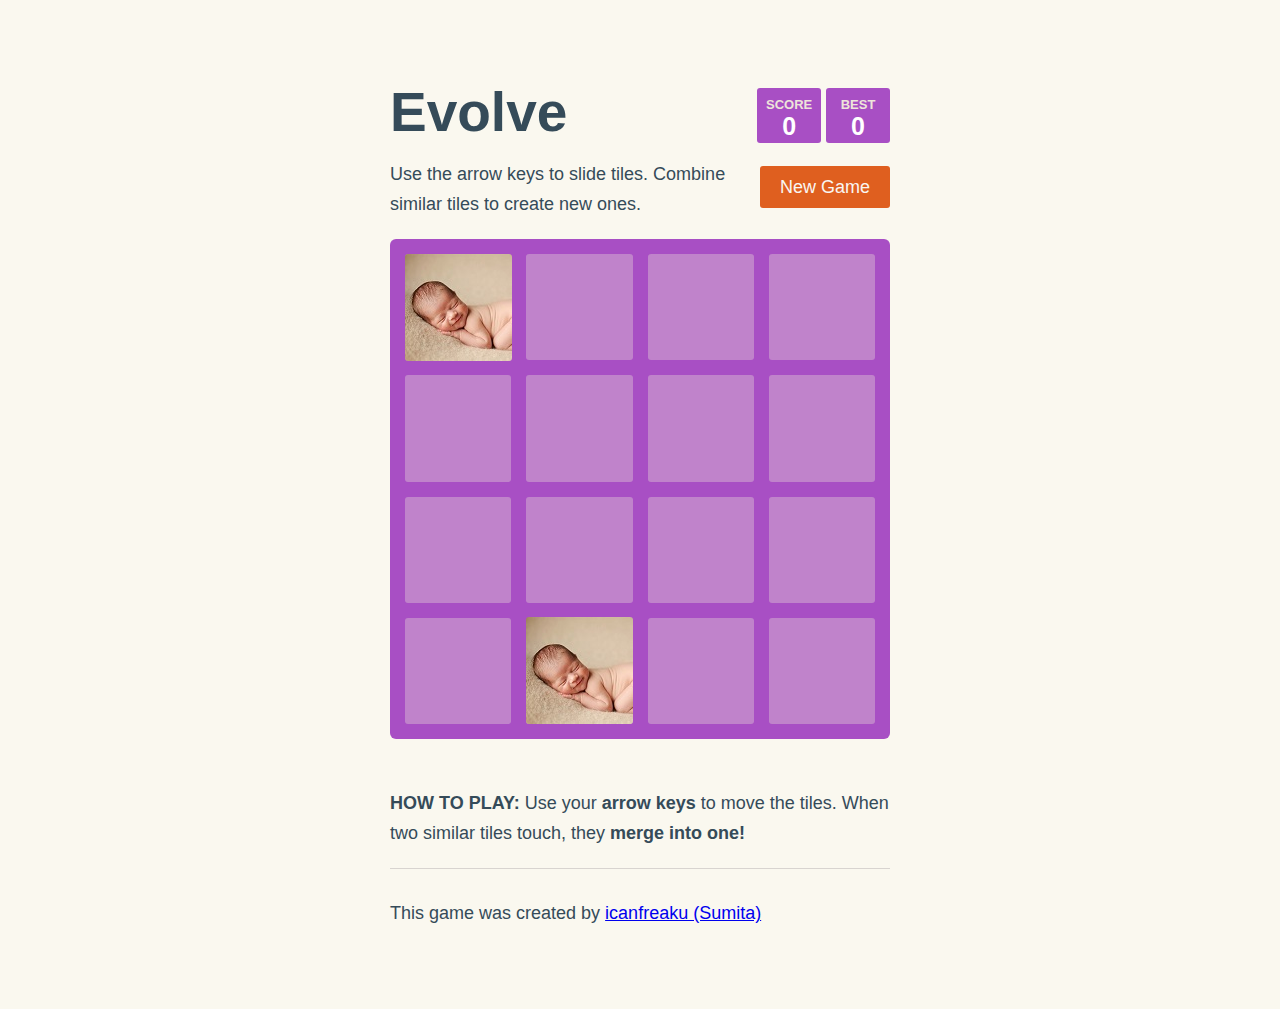
==== commit 5731dfcc: "analytics added" ====
--- a/Evolve/index.html
+++ b/Evolve/index.html
@@ -2,6 +2,16 @@
 <html lang="en" manifest="cache.appcache">
 <head>
   <meta charset="utf-8">
+  <script>
+  (function(i,s,o,g,r,a,m){i['GoogleAnalyticsObject']=r;i[r]=i[r]||function(){
+  (i[r].q=i[r].q||[]).push(arguments)},i[r].l=1*new Date();a=s.createElement(o),
+  m=s.getElementsByTagName(o)[0];a.async=1;a.src=g;m.parentNode.insertBefore(a,m)
+  })(window,document,'script','//www.google-analytics.com/analytics.js','ga');
+
+  ga('create', 'UA-63180790-1', 'auto');
+  ga('send', 'pageview');
+
+</script>
   <title>Evolve - Game</title>
 
   <link href="style/main.css" rel="stylesheet" type="text/css">
@@ -103,5 +113,6 @@
   <script src="js/application.js"></script>
   <script>!function(d,s,id){var js,fjs=d.getElementsByTagName(s)[0];if(!d.getElementById(id)){js=d.createElement(s);js.id=id;js.src="https://platform.twitter.com/widgets.js";fjs.parentNode.insertBefore(js,fjs);}}(document,"script","twitter-wjs");</script>
 
+
 </body>
 </html>
--- a/Evolve/style/main.css
+++ b/Evolve/style/main.css
@@ -668,7 +668,7 @@
     -ms-user-select: none;
     -ms-touch-action: none;
     touch-action: none;
-    background: #1e6477;
+    background: #A84FC4;
     border-radius: 6px;
     width: 280px;
     height: 280px;
